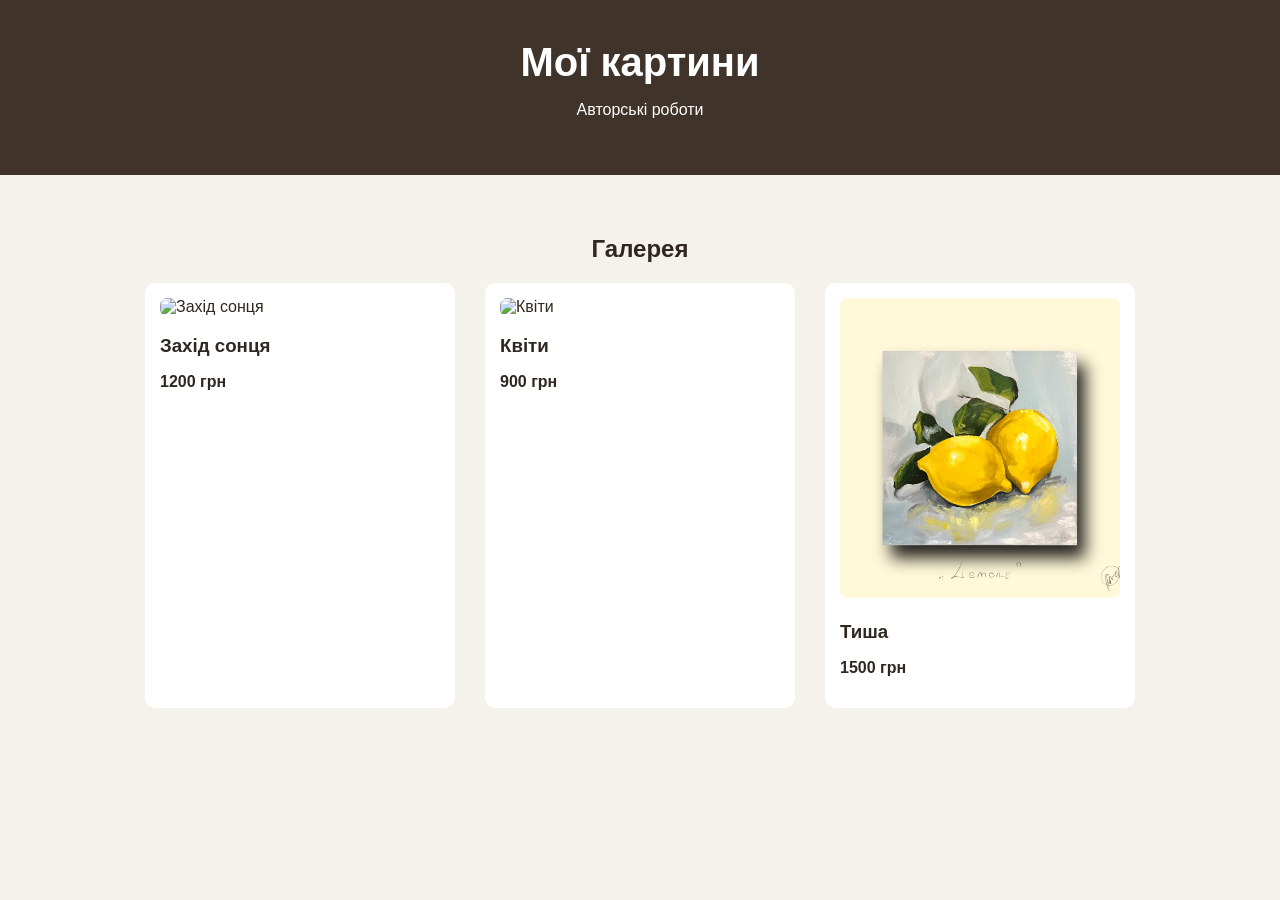
==== index.html @ 03af876f "First version of art shop" ====
<!doctype html>
<html lang="uk">
  <head>
    <meta charset="UTF-8" />
    <meta name="viewport" content="width=device-width, initial-scale=1.0" />
    <title>Мої картини</title>

    <link rel="stylesheet" href="style.css" />
  </head>

  <body>
    <header>
      <h1>Мої картини</h1>
      <p>Авторські роботи</p>
    </header>

    <main>
      <h2>Галерея</h2>

      <div class="gallery">
        <a href="art1.html" class="art-card">
          <img src="images/art1.jpg" alt="Захід сонця" />
          <h3>Захід сонця</h3>
          <p>1200 грн</p>
        </a>

        <a href="art2.html" class="art-card">
          <img src="images/art2.png" alt="Квіти" />
          <h3>Квіти</h3>
          <p>900 грн</p>
        </a>

        <a href="art3.html" class="art-card">
          <img src="images/art3.PNG" alt="Тиша" />
          <h3>Тиша</h3>
          <p>1500 грн</p>
        </a>
      </div>
    </main>
  </body>
</html>
---- style.css ----
body {
  margin: 0;
  font-family: Arial, sans-serif;
  background-color: #f5f1eb;
  color: #302820;
}

header {
  text-align: center;
  padding: 40px;
  background-color: #3f332a;
  color: white;
}

header h1 {
  margin: 0;
  font-size: 40px;
}

main {
  max-width: 1100px;
  margin: auto;
  padding: 40px;
}

h2 {
  text-align: center;
}

.gallery {
  display: flex;
  justify-content: center;
  gap: 30px;
  flex-wrap: wrap;
}

.art-card {
  width: 280px;
  background-color: white;
  padding: 15px;
  border-radius: 10px;
  cursor: pointer;

  transition: 0.3s;
}

.art-card:hover {
  transform: scale(1.05);
}

.art-card img {
  width: 100%;
  height: 300px;
  object-fit: cover;
  border-radius: 7px;
}

.art-card h3 {
  margin-bottom: 5px;
}

.art-card p {
  font-weight: bold;
}

.art-card {
  text-decoration: none;
  color: inherit;
}

.art-page {
  max-width: 1000px;
  margin: auto;
  padding: 30px;
}

.back {
  display: inline-block;
  margin-bottom: 30px;
  color: #302820;
  text-decoration: none;
  font-size: 18px;
}

.back:hover {
  text-decoration: underline;
}

.big-art {
  display: block;

  max-width: 100%;
  max-height: 85vh;

  margin: 0 auto;

  object-fit: contain;
}

.art-info {
  max-width: 700px;
  margin: 40px auto;
}

.art-info h1 {
  font-size: 36px;
}

.art-info h2 {
  font-size: 25px;
}

.art-info p {
  font-size: 18px;
  line-height: 1.6;
}

/* ===== АДАПТАЦІЯ ДЛЯ ТЕЛЕФОНІВ ===== */

@media (max-width: 600px) {
  header {
    padding: 25px 15px;
  }

  header h1 {
    font-size: 30px;
  }

  header p {
    font-size: 15px;
  }

  main {
    padding: 20px 15px;
  }

  .gallery {
    gap: 20px;
  }

  .art-card {
    width: 100%;
    max-width: 350px;
  }

  .art-card img {
    height: auto;
    max-height: 450px;
    object-fit: cover;
  }

  /* Сторінка окремої картини */

  .art-page {
    padding: 20px 15px;
  }

  .big-art {
    width: 100%;
    height: auto;
    max-height: 80vh;
    object-fit: contain;
  }

  .art-info {
    margin: 25px auto;
  }

  .art-info h1 {
    font-size: 28px;
  }

  .art-info h2 {
    font-size: 22px;
  }

  .art-info p {
    font-size: 16px;
    line-height: 1.5;
  }

  .back {
    font-size: 16px;
    margin-bottom: 20px;
  }
}
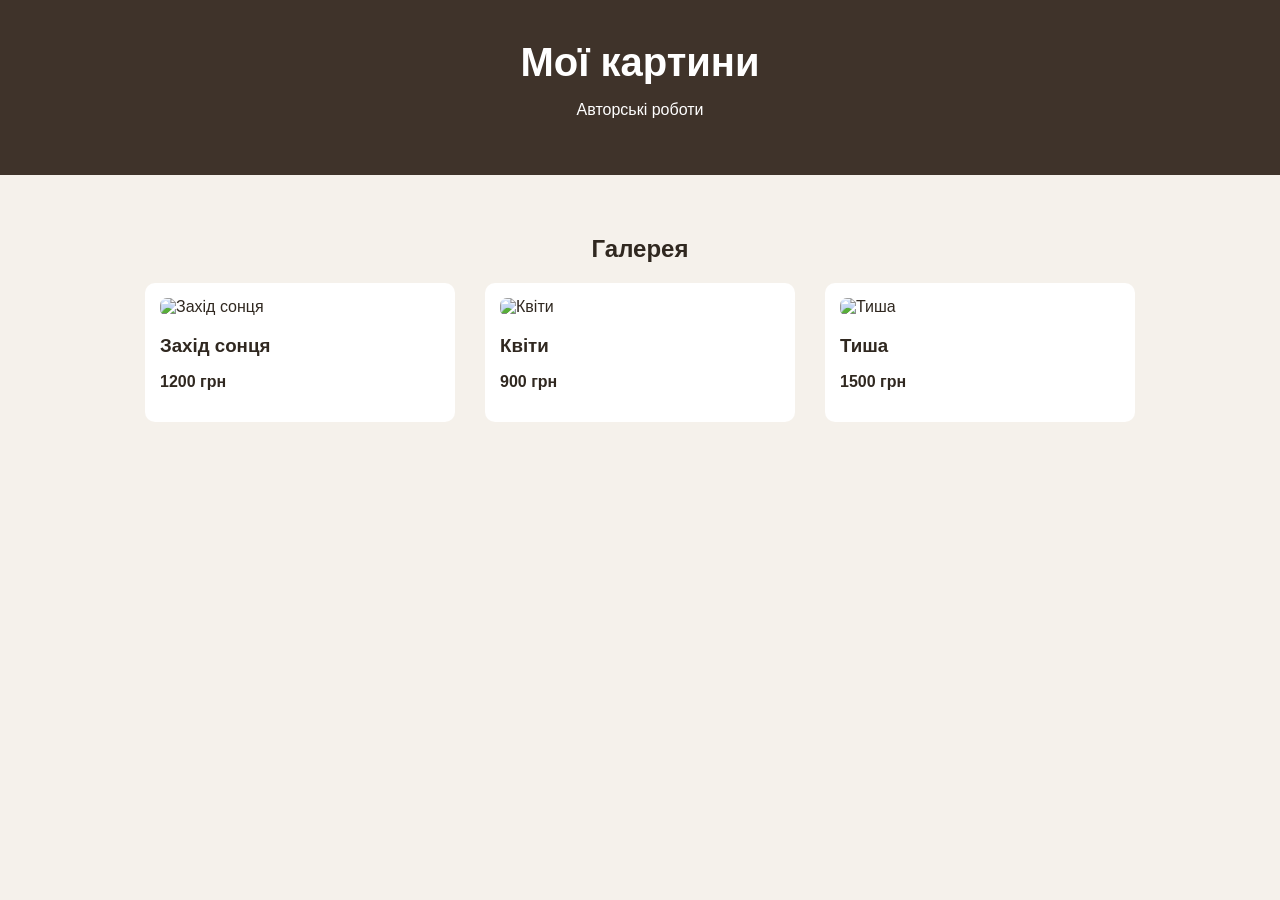
==== commit c73e388f: "зміна1" ====
--- a/index.html
+++ b/index.html
@@ -31,7 +31,7 @@
         </a>
 
         <a href="art3.html" class="art-card">
-          <img src="images/art3.PNG" alt="Тиша" />
+          <img src="images/art3.png" alt="Тиша" />
           <h3>Тиша</h3>
           <p>1500 грн</p>
         </a>
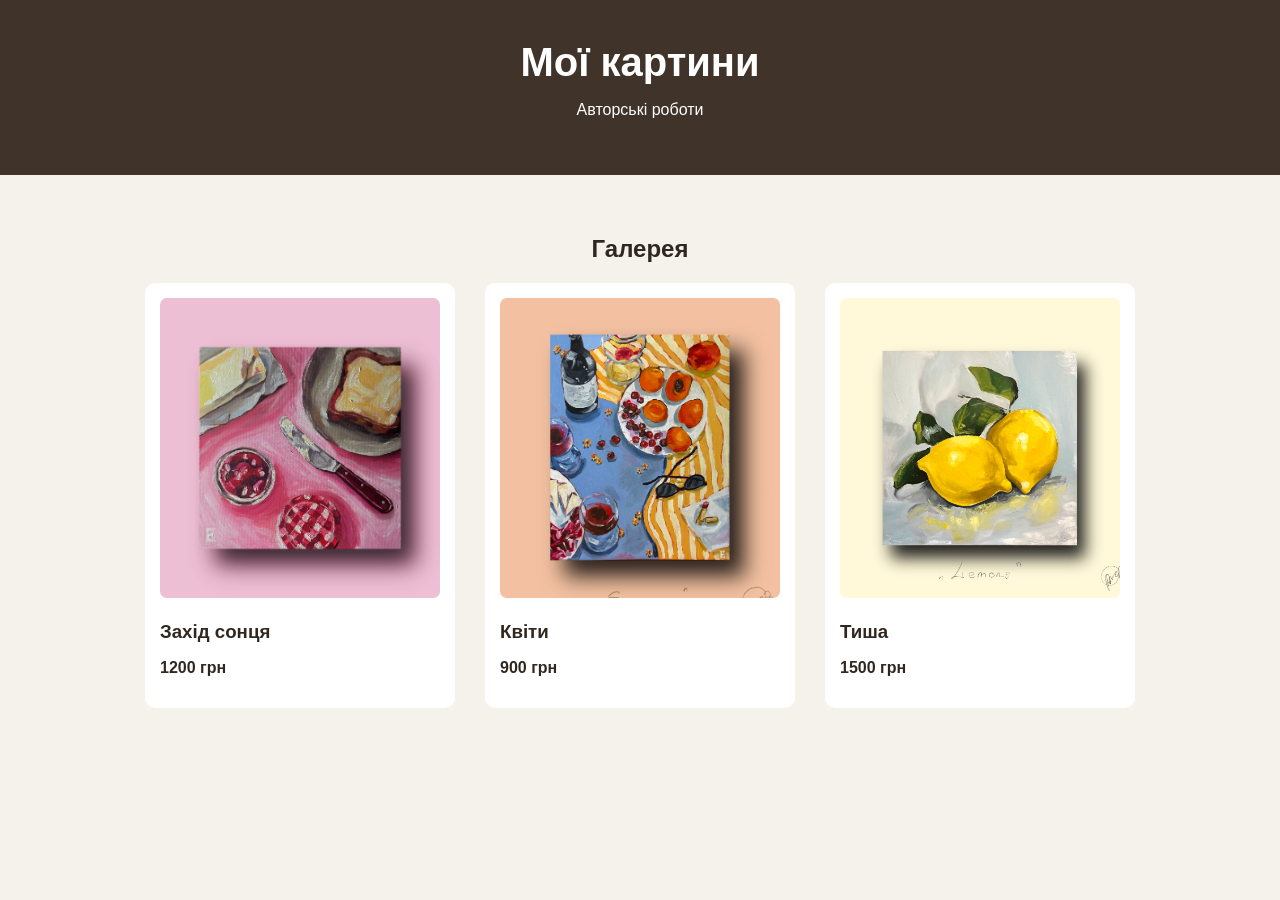
==== commit 52ff43b4: "Зміна2" ====
--- a/index.html
+++ b/index.html
@@ -19,19 +19,19 @@
 
       <div class="gallery">
         <a href="art1.html" class="art-card">
-          <img src="images/art1.jpg" alt="Захід сонця" />
+          <img src="images/art1.JPG" alt="Захід сонця" />
           <h3>Захід сонця</h3>
           <p>1200 грн</p>
         </a>
 
         <a href="art2.html" class="art-card">
-          <img src="images/art2.png" alt="Квіти" />
+          <img src="images/art2.PNG" alt="Квіти" />
           <h3>Квіти</h3>
           <p>900 грн</p>
         </a>
 
         <a href="art3.html" class="art-card">
-          <img src="images/art3.png" alt="Тиша" />
+          <img src="images/art3.PNG" alt="Тиша" />
           <h3>Тиша</h3>
           <p>1500 грн</p>
         </a>
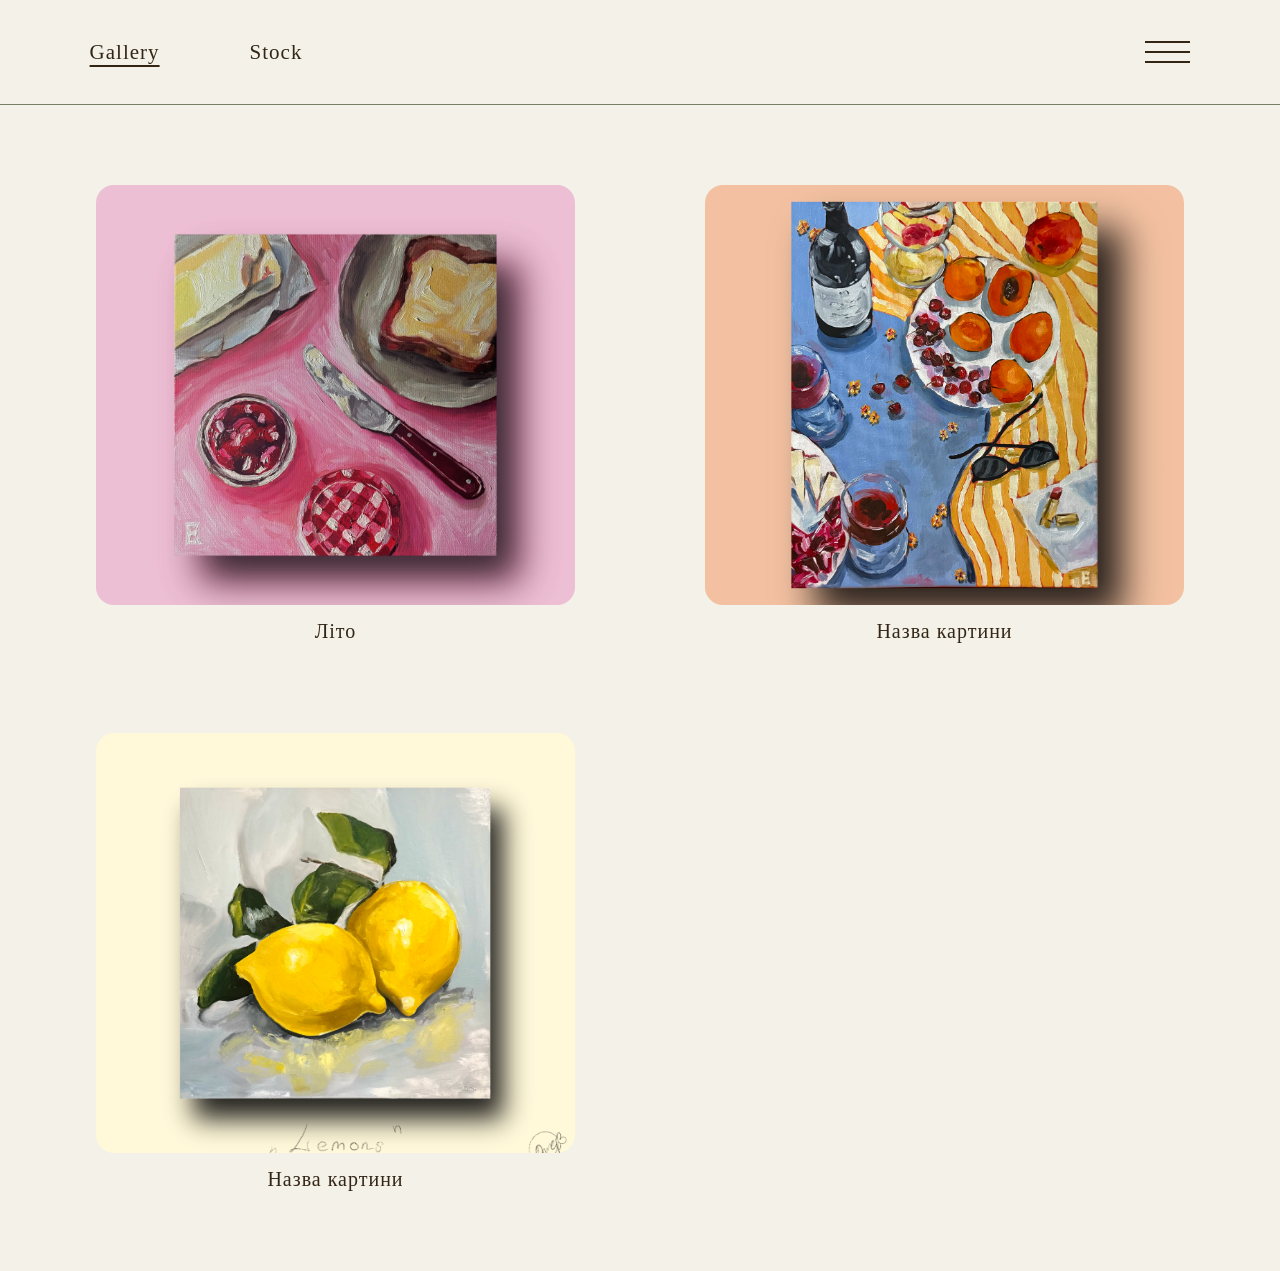
==== commit 8d6befbf: "зміна3" ====
--- a/index.html
+++ b/index.html
@@ -3,39 +3,45 @@
   <head>
     <meta charset="UTF-8" />
     <meta name="viewport" content="width=device-width, initial-scale=1.0" />
-    <title>Мої картини</title>
+
+    <title>Art Gallery</title>
 
     <link rel="stylesheet" href="style.css" />
   </head>
 
   <body>
-    <header>
-      <h1>Мої картини</h1>
-      <p>Авторські роботи</p>
+    <!-- ВЕРХНЄ МЕНЮ -->
+    <header class="header">
+      <nav class="navigation">
+        <a href="index.html" class="active">Gallery</a>
+        <a href="#">Stock</a>
+      </nav>
+
+      <div class="menu-button">
+        <span></span>
+        <span></span>
+        <span></span>
+      </div>
     </header>
 
-    <main>
-      <h2>Галерея</h2>
+    <!-- ГАЛЕРЕЯ -->
+    <main class="gallery">
+      <a href="art1.html" class="art-card">
+        <img src="images/art1.JPG" alt="Літо" />
+        <p>Літо</p>
+      </a>
 
-      <div class="gallery">
-        <a href="art1.html" class="art-card">
-          <img src="images/art1.JPG" alt="Захід сонця" />
-          <h3>Захід сонця</h3>
-          <p>1200 грн</p>
-        </a>
+      <a href="art2.html" class="art-card">
+        <img src="images/art2.PNG" alt="Картина" />
+        <p>Назва картини</p>
+      </a>
 
-        <a href="art2.html" class="art-card">
-          <img src="images/art2.PNG" alt="Квіти" />
-          <h3>Квіти</h3>
-          <p>900 грн</p>
-        </a>
+      <a href="art3.html" class="art-card">
+        <img src="images/art3.PNG" alt="Картина" />
+        <p>Назва картини</p>
+      </a>
 
-        <a href="art3.html" class="art-card">
-          <img src="images/art3.PNG" alt="Тиша" />
-          <h3>Тиша</h3>
-          <p>1500 грн</p>
-        </a>
-      </div>
+      <!-- Потім сюди додамо наступні картини -->
     </main>
   </body>
 </html>
--- a/style.css
+++ b/style.css
@@ -1,186 +1,204 @@
+/* ===== ОСНОВА ===== */
+
+* {
+  box-sizing: border-box;
+}
+
 body {
   margin: 0;
-  font-family: Arial, sans-serif;
-  background-color: #f5f1eb;
-  color: #302820;
-}
-
-header {
+
+  background-color: #f3f1e8;
+  color: #332616;
+
+  font-family: "Segoe UI", Arial, sans-serif;
+
+  min-height: 100vh;
+}
+
+/* ===== ВЕРХНЄ МЕНЮ ===== */
+
+.header {
+  height: 105px;
+
+  display: flex;
+  align-items: center;
+  justify-content: space-between;
+
+  padding: 0 7%;
+
+  border-bottom: 1px solid #768064;
+
+  position: relative;
+}
+
+/* посилання Gallery / Stock */
+
+.navigation {
+  display: flex;
+  gap: 90px;
+}
+
+.navigation a {
+  color: #332616;
+  text-decoration: none;
+
+  font-family: Georgia, serif;
+  font-size: 21px;
+  font-weight: 400;
+
+  letter-spacing: 1px;
+
+  transition: 0.2s;
+}
+
+.navigation a:hover {
+  opacity: 0.6;
+}
+
+/* підкреслення активної сторінки */
+
+.navigation .active {
+  text-decoration: underline;
+  text-underline-offset: 6px;
+}
+
+/* ===== КНОПКА МЕНЮ ===== */
+
+.menu-button {
+  width: 45px;
+  display: flex;
+  flex-direction: column;
+  gap: 8px;
+
+  cursor: pointer;
+}
+
+.menu-button span {
+  display: block;
+
+  width: 100%;
+  height: 2px;
+
+  background-color: #332616;
+}
+
+/* ===== ГАЛЕРЕЯ ===== */
+
+.gallery {
+  width: 85%;
+  max-width: 1200px;
+
+  margin: 80px auto;
+
+  display: grid;
+
+  grid-template-columns: repeat(2, 1fr);
+
+  column-gap: 130px;
+  row-gap: 90px;
+}
+
+/* ===== КАРТИНА ===== */
+
+.art-card {
+  text-decoration: none;
+  color: #332616;
+
   text-align: center;
-  padding: 40px;
-  background-color: #3f332a;
-  color: white;
-}
-
-header h1 {
-  margin: 0;
-  font-size: 40px;
-}
-
-main {
-  max-width: 1100px;
-  margin: auto;
-  padding: 40px;
-}
-
-h2 {
-  text-align: center;
-}
-
-.gallery {
-  display: flex;
-  justify-content: center;
-  gap: 30px;
-  flex-wrap: wrap;
-}
-
-.art-card {
-  width: 280px;
-  background-color: white;
-  padding: 15px;
-  border-radius: 10px;
-  cursor: pointer;
-
-  transition: 0.3s;
-}
-
-.art-card:hover {
-  transform: scale(1.05);
-}
+}
+
+/* фото */
 
 .art-card img {
   width: 100%;
-  height: 300px;
+  height: 420px;
+
   object-fit: cover;
-  border-radius: 7px;
-}
-
-.art-card h3 {
-  margin-bottom: 5px;
-}
+
+  border-radius: 18px;
+
+  display: block;
+
+  transition: 0.3s;
+}
+
+/* невелике збільшення */
+
+.art-card:hover img {
+  transform: scale(1.015);
+}
+
+/* назва картини */
 
 .art-card p {
-  font-weight: bold;
-}
-
-.art-card {
-  text-decoration: none;
-  color: inherit;
-}
-
-.art-page {
-  max-width: 1000px;
-  margin: auto;
-  padding: 30px;
-}
-
-.back {
-  display: inline-block;
-  margin-bottom: 30px;
-  color: #302820;
-  text-decoration: none;
-  font-size: 18px;
-}
-
-.back:hover {
-  text-decoration: underline;
-}
-
-.big-art {
-  display: block;
-
-  max-width: 100%;
-  max-height: 85vh;
-
-  margin: 0 auto;
-
-  object-fit: contain;
-}
-
-.art-info {
-  max-width: 700px;
-  margin: 40px auto;
-}
-
-.art-info h1 {
-  font-size: 36px;
-}
-
-.art-info h2 {
-  font-size: 25px;
-}
-
-.art-info p {
-  font-size: 18px;
-  line-height: 1.6;
-}
-
-/* ===== АДАПТАЦІЯ ДЛЯ ТЕЛЕФОНІВ ===== */
-
-@media (max-width: 600px) {
-  header {
-    padding: 25px 15px;
-  }
-
-  header h1 {
-    font-size: 30px;
-  }
-
-  header p {
+  margin: 15px 0 0;
+
+  font-family: Georgia, serif;
+
+  font-size: 20px;
+  font-weight: 400;
+
+  letter-spacing: 1px;
+}
+
+/* ========================= */
+/*          ТЕЛЕФОН          */
+/* ========================= */
+
+@media (max-width: 650px) {
+  .header {
+    height: 75px;
+
+    padding: 0 20px;
+  }
+
+  /* меню */
+
+  .navigation {
+    gap: 35px;
+  }
+
+  .navigation a {
+    font-size: 16px;
+  }
+
+  /* три лінії */
+
+  .menu-button {
+    width: 32px;
+    gap: 6px;
+  }
+
+  .menu-button span {
+    height: 1.5px;
+  }
+
+  /* галерея */
+
+  .gallery {
+    width: 88%;
+
+    margin: 45px auto;
+
+    grid-template-columns: repeat(2, 1fr);
+
+    column-gap: 25px;
+    row-gap: 50px;
+  }
+
+  /* фото */
+
+  .art-card img {
+    height: 210px;
+
+    border-radius: 12px;
+  }
+
+  /* назви */
+
+  .art-card p {
+    margin-top: 10px;
+
     font-size: 15px;
   }
-
-  main {
-    padding: 20px 15px;
-  }
-
-  .gallery {
-    gap: 20px;
-  }
-
-  .art-card {
-    width: 100%;
-    max-width: 350px;
-  }
-
-  .art-card img {
-    height: auto;
-    max-height: 450px;
-    object-fit: cover;
-  }
-
-  /* Сторінка окремої картини */
-
-  .art-page {
-    padding: 20px 15px;
-  }
-
-  .big-art {
-    width: 100%;
-    height: auto;
-    max-height: 80vh;
-    object-fit: contain;
-  }
-
-  .art-info {
-    margin: 25px auto;
-  }
-
-  .art-info h1 {
-    font-size: 28px;
-  }
-
-  .art-info h2 {
-    font-size: 22px;
-  }
-
-  .art-info p {
-    font-size: 16px;
-    line-height: 1.5;
-  }
-
-  .back {
-    font-size: 16px;
-    margin-bottom: 20px;
-  }
-}
+}
